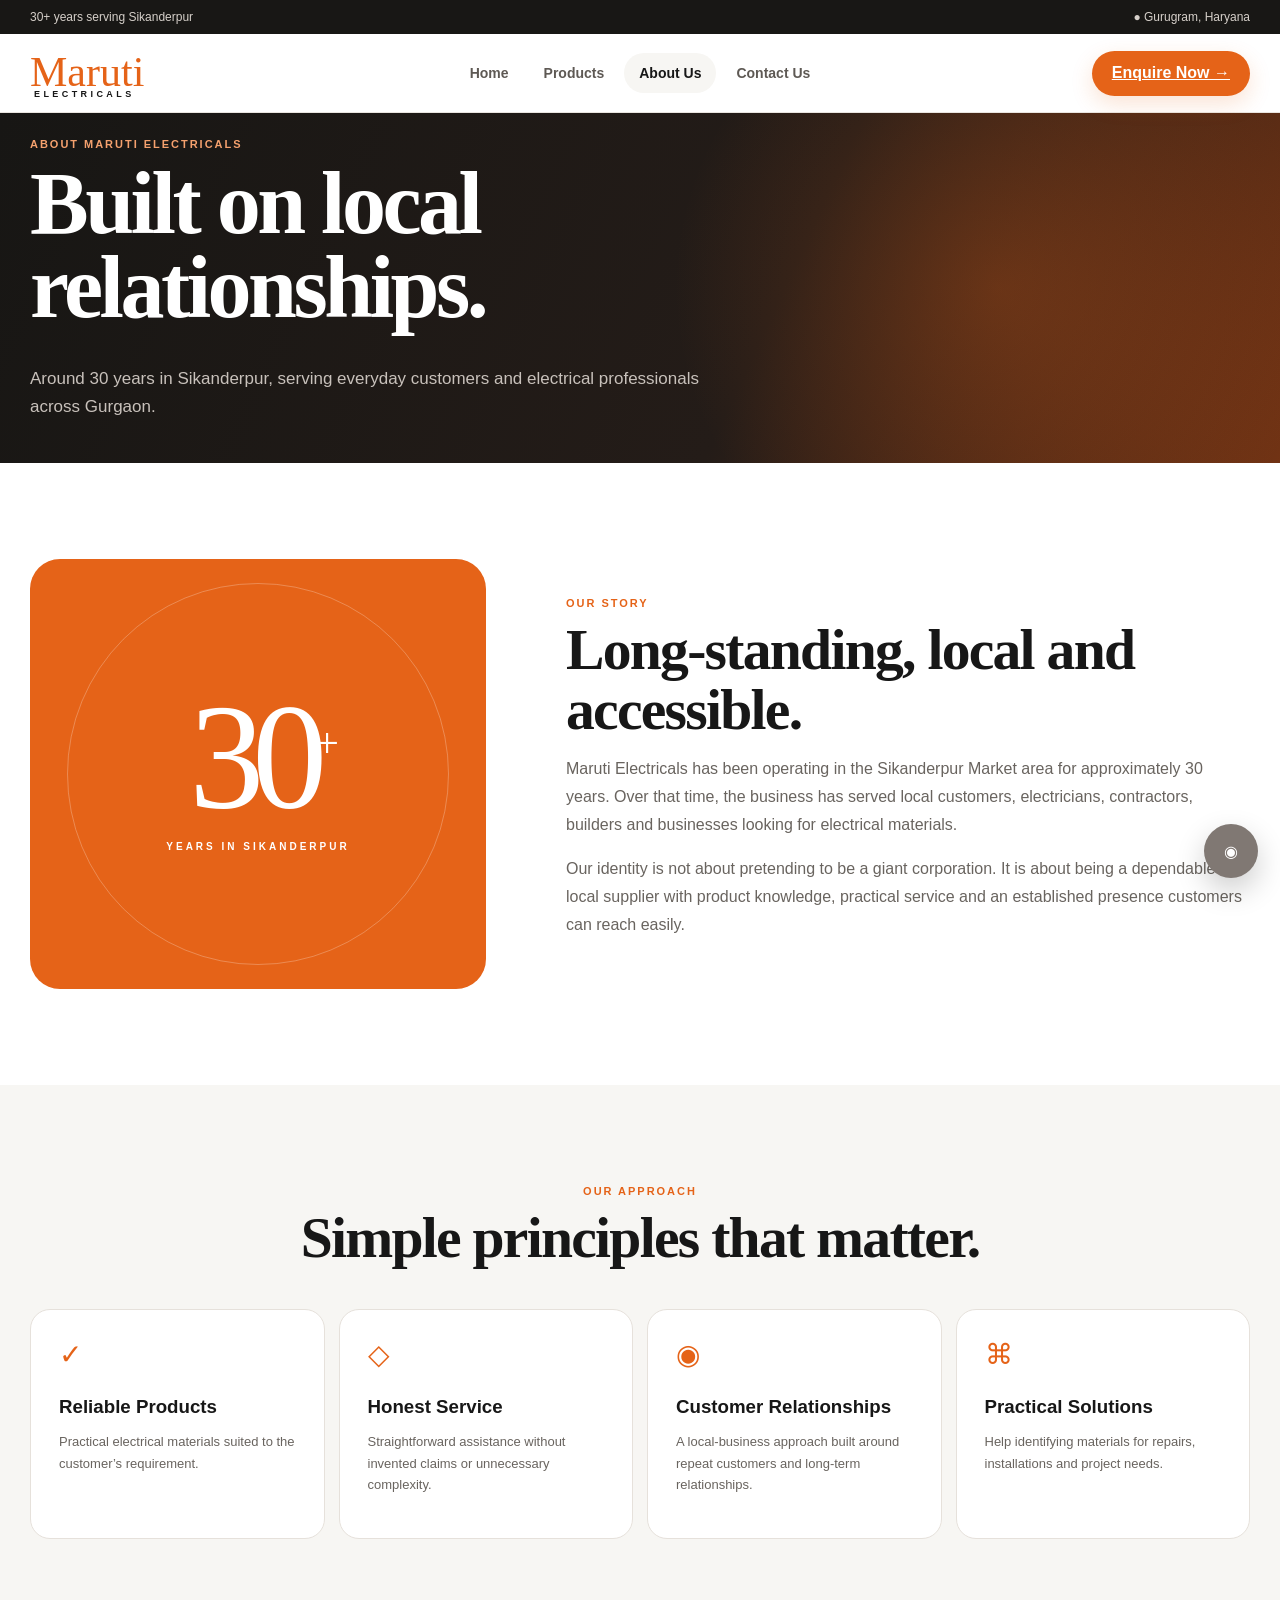
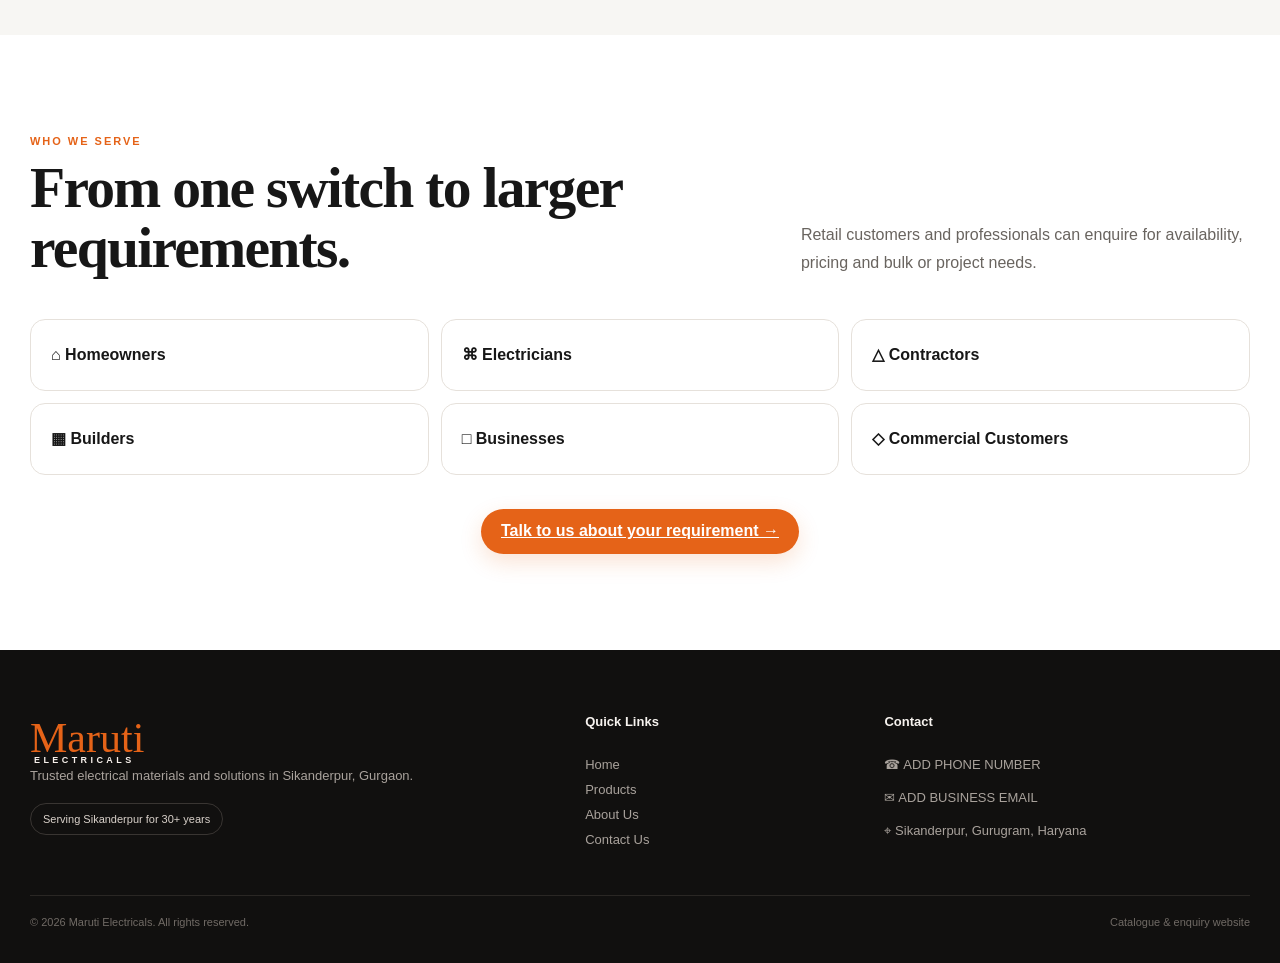
==== about.html @ 64748e46 "Add files via upload" ====
<!doctype html><html lang="en"><head><meta charset="UTF-8"><meta name="viewport" content="width=device-width,initial-scale=1"><meta name="theme-color" content="#e56318"><link rel="stylesheet" href="styles.css"><script src="app.js"></script><title>About Us | Maruti Electricals</title><meta name="description" content="Learn about Maruti Electricals and its 30+ years serving Sikanderpur, Gurgaon."></head><body><div id="siteHeader" data-active="About Us"></div><main><section class="page-hero about-hero"><div class="container page-hero-inner"><span class="eyebrow light">About Maruti Electricals</span><h1>Built on local relationships.</h1><p>Around 30 years in Sikanderpur, serving everyday customers and electrical professionals across Gurgaon.</p></div></section><section class="section story-section"><div class="container story-grid"><div class="story-art"><div class="story-30">30<sup>+</sup></div><span>YEARS IN SIKANDERPUR</span></div><div class="story-copy"><span class="eyebrow orange">Our Story</span><h2>Long-standing, local and accessible.</h2><p>Maruti Electricals has been operating in the Sikanderpur Market area for approximately 30 years. Over that time, the business has served local customers, electricians, contractors, builders and businesses looking for electrical materials.</p><p>Our identity is not about pretending to be a giant corporation. It is about being a dependable local supplier with product knowledge, practical service and an established presence customers can reach easily.</p></div></div></section><section class="section principles-section"><div class="container"><div class="section-heading centered"><span class="eyebrow orange">Our Approach</span><h2>Simple principles that matter.</h2></div><div class="principle-grid"><article class="principle-card"><b>✓</b><h3>Reliable Products</h3><p>Practical electrical materials suited to the customer’s requirement.</p></article><article class="principle-card"><b>◇</b><h3>Honest Service</h3><p>Straightforward assistance without invented claims or unnecessary complexity.</p></article><article class="principle-card"><b>◉</b><h3>Customer Relationships</h3><p>A local-business approach built around repeat customers and long-term relationships.</p></article><article class="principle-card"><b>⌘</b><h3>Practical Solutions</h3><p>Help identifying materials for repairs, installations and project needs.</p></article></div></div></section><section class="section audience-section"><div class="container"><div class="section-heading heading-row"><div><span class="eyebrow orange">Who We Serve</span><h2>From one switch to larger requirements.</h2></div><p>Retail customers and professionals can enquire for availability, pricing and bulk or project needs.</p></div><div class="audience-grid"><div class="audience-pill">⌂ Homeowners</div><div class="audience-pill">⌘ Electricians</div><div class="audience-pill">△ Contractors</div><div class="audience-pill">▦ Builders</div><div class="audience-pill">□ Businesses</div><div class="audience-pill">◇ Commercial Customers</div></div><div class="center-cta"><a class="btn btn-primary" href="contact.html">Talk to us about your requirement →</a></div></div></section></main><script>document.getElementById('siteHeader').outerHTML=header('About Us');document.write(footer())</script><div id="modalRoot"></div></body></html>
---- styles.css ----
:root {
  --primary-orange: #e56318;
  --primary-orange-dark: #bd4810;
  --orange-soft: #fff1e8;
  --background: #ffffff;
  --surface: #f7f6f3;
  --surface-warm: #f5f0ea;
  --text-primary: #171717;
  --text-secondary: #69645f;
  --border: #e6e1db;
  --dark: #181715;
  --dark-2: #24211f;
  --white: #ffffff;
  --shadow: 0 18px 50px rgba(33, 24, 18, 0.08);
  --radius: 22px;
  --radius-sm: 14px;
  --container: 1220px;
}

* { box-sizing: border-box; }
html { scroll-behavior: smooth; }
body {
  margin: 0;
  background: var(--background);
  color: var(--text-primary);
  font-family: Arial, Helvetica, sans-serif;
  -webkit-font-smoothing: antialiased;
}
button, input, textarea { font: inherit; }
button { cursor: pointer; }
a { color: inherit; }
img { max-width: 100%; display: block; }
.container { width: min(calc(100% - 40px), var(--container)); margin: 0 auto; }
.section { padding: 96px 0; }

.utility-bar { background: var(--dark); color: #d6d0ca; font-size: 12px; }
.utility-inner { min-height: 34px; display: flex; align-items: center; justify-content: space-between; gap: 18px; }
.utility-location { display: inline-flex; align-items: center; gap: 6px; }
.site-header { position: sticky; top: 0; z-index: 60; background: rgba(255,255,255,.94); backdrop-filter: blur(14px); border-bottom: 1px solid rgba(230,225,219,.85); }
.nav-inner { height: 78px; display: grid; grid-template-columns: 1fr auto 1fr; align-items: center; }
.brand-mark { border: 0; background: transparent; display: inline-flex; flex-direction: column; align-items: flex-start; padding: 0; color: var(--text-primary); line-height: 1; }
.brand-script { font-family: 'Brush Script MT', 'Segoe Script', cursive; font-size: 42px; color: var(--primary-orange); transform: translateY(3px); }
.brand-sub { font-size: 9px; letter-spacing: .38em; font-weight: 700; margin-left: 4px; }
.brand-mark--light .brand-sub { color: #f7f0eb; }
.desktop-nav { display: flex; align-items: center; gap: 5px; }
.nav-link { border: 0; background: transparent; padding: 12px 15px; border-radius: 999px; color: #5e5954; font-size: 14px; font-weight: 600; }
.nav-link:hover, .nav-link.active { color: var(--text-primary); background: var(--surface); }
.nav-actions { display: flex; justify-content: flex-end; align-items: center; }
.menu-btn { display: none; border: 0; background: var(--surface); border-radius: 12px; width: 44px; height: 44px; place-items: center; }
.mobile-panel { border-top: 1px solid var(--border); background: #fff; }
.mobile-links { padding: 16px 0 22px; display: grid; }
.mobile-link { border: 0; border-bottom: 1px solid var(--border); background: transparent; text-align: left; padding: 14px 4px; font-weight: 600; color: var(--text-secondary); }
.mobile-link.active { color: var(--primary-orange); }
.mobile-enquire { margin-top: 18px; }

.btn { border: 0; border-radius: 999px; min-height: 45px; padding: 0 20px; display: inline-flex; align-items: center; justify-content: center; gap: 8px; font-weight: 700; transition: .2s ease; }
.btn:hover { transform: translateY(-1px); }
.btn-primary { background: var(--primary-orange); color: white; box-shadow: 0 8px 22px rgba(229,99,24,.18); }
.btn-primary:hover { background: var(--primary-orange-dark); }
.btn-dark { background: var(--dark); color: white; }
.btn-light { background: white; color: var(--dark); }
.btn-ghost { background: transparent; color: var(--text-primary); border: 1px solid var(--border); }
.btn-lg { min-height: 52px; padding: 0 24px; }

.hero { overflow: hidden; background: linear-gradient(135deg, #fff 0%, #fbf7f3 62%, #fff1e7 100%); border-bottom: 1px solid var(--border); }
.hero-grid { min-height: 690px; display: grid; grid-template-columns: 1.02fr .98fr; align-items: center; gap: 50px; padding: 78px 0 64px; }
.trust-chip { display: inline-flex; gap: 9px; align-items: center; background: white; border: 1px solid var(--border); border-radius: 999px; padding: 8px 13px; font-size: 12px; font-weight: 700; box-shadow: 0 7px 20px rgba(0,0,0,.04); }
.trust-chip span { width: 8px; height: 8px; border-radius: 50%; background: var(--primary-orange); box-shadow: 0 0 0 5px var(--orange-soft); }
.hero h1 { font-family: Georgia, 'Times New Roman', serif; font-size: clamp(54px, 6.3vw, 92px); line-height: .98; letter-spacing: -.045em; margin: 25px 0 24px; max-width: 760px; }
.hero h1 em { color: var(--primary-orange); font-weight: 700; }
.hero-copy > p { font-size: 19px; line-height: 1.7; color: var(--text-secondary); max-width: 620px; }
.hero-actions { display: flex; gap: 12px; margin: 32px 0 42px; flex-wrap: wrap; }
.hero-meta { display: grid; grid-template-columns: repeat(3, minmax(0,1fr)); max-width: 670px; border-top: 1px solid var(--border); padding-top: 24px; }
.hero-meta div { display: grid; gap: 4px; padding-right: 22px; }
.hero-meta div + div { padding-left: 22px; border-left: 1px solid var(--border); }
.hero-meta strong { font-size: 17px; }
.hero-meta span { color: var(--text-secondary); font-size: 12px; }
.hero-art { position: relative; height: 560px; display: grid; place-items: center; }
.hero-glow { position: absolute; width: 350px; height: 350px; background: radial-gradient(circle, rgba(229,99,24,.24), rgba(229,99,24,0) 70%); filter: blur(5px); }
.hero-orbit { position: absolute; border: 1px solid rgba(229,99,24,.22); border-radius: 50%; }
.orbit-one { width: 440px; height: 440px; }
.orbit-two { width: 550px; height: 550px; border-style: dashed; opacity: .55; }
.hero-panel { position: absolute; z-index: 2; background: rgba(255,255,255,.9); backdrop-filter: blur(12px); border: 1px solid rgba(255,255,255,.9); box-shadow: 0 25px 65px rgba(76,44,23,.12); }
.main-panel { width: 300px; height: 365px; border-radius: 32px; display: flex; flex-direction: column; align-items: center; justify-content: center; color: var(--primary-orange); transform: rotate(-4deg); }
.main-panel span { color: var(--text-secondary); font-size: 11px; letter-spacing: .24em; margin-top: 25px; }
.main-panel b { color: var(--text-primary); font-size: 24px; margin-top: 5px; }
.mini-panel { width: 145px; height: 112px; border-radius: 22px; display: flex; flex-direction: column; gap: 10px; justify-content: center; align-items: center; color: var(--primary-orange); font-size: 12px; font-weight: 700; }
.mini-a { left: 0; top: 88px; transform: rotate(5deg); }
.mini-b { right: 8px; top: 125px; transform: rotate(-5deg); }
.mini-c { right: 25px; bottom: 90px; transform: rotate(6deg); }

.eyebrow { font-size: 11px; text-transform: uppercase; letter-spacing: .18em; font-weight: 800; color: var(--text-secondary); }
.eyebrow.orange { color: var(--primary-orange); }
.eyebrow.light { color: #f5a16e; }
.section-heading { margin-bottom: 42px; }
.section-heading h2, .heritage-copy h2, .location-copy h2, .story-copy h2, .contact-details h2, .form-head h2 { font-family: Georgia, 'Times New Roman', serif; font-size: clamp(38px, 4.5vw, 62px); line-height: 1.03; letter-spacing: -.03em; margin: 9px 0 0; }
.section-heading p, .heritage-copy p, .location-copy p, .story-copy p, .contact-details > p, .form-head p { color: var(--text-secondary); line-height: 1.75; }
.heading-row { display: grid; grid-template-columns: 1fr .65fr; gap: 80px; align-items: end; }
.heading-row > p { margin: 0; max-width: 500px; justify-self: end; }
.centered { text-align: center; max-width: 720px; margin-left: auto; margin-right: auto; }
.centered p { margin: 14px auto 0; max-width: 640px; }

.category-section { background: #fff; }
.category-grid { display: grid; grid-template-columns: repeat(4, 1fr); gap: 14px; }
.category-card { border: 1px solid var(--border); background: var(--surface); min-height: 250px; border-radius: 20px; padding: 26px; text-align: left; transition: .25s ease; position: relative; overflow: hidden; }
.category-card::after { content: ''; position: absolute; width: 110px; height: 110px; border-radius: 50%; background: var(--orange-soft); right: -45px; top: -45px; transition: .25s ease; }
.category-card:hover { transform: translateY(-5px); background: white; box-shadow: var(--shadow); border-color: #efd1bf; }
.category-card:hover::after { transform: scale(1.5); }
.category-icon { width: 54px; height: 54px; display: grid; place-items: center; border-radius: 15px; background: white; color: var(--primary-orange); border: 1px solid var(--border); position: relative; z-index: 1; }
.category-card h3 { margin: 22px 0 9px; font-size: 17px; position: relative; z-index: 1; }
.category-card p { margin: 0; color: var(--text-secondary); line-height: 1.6; font-size: 13px; position: relative; z-index: 1; }
.category-card > span { position: absolute; bottom: 24px; left: 26px; display: inline-flex; align-items: center; gap: 7px; color: var(--primary-orange); font-size: 12px; font-weight: 800; }

.featured-section { background: var(--surface); }
.product-grid { display: grid; gap: 18px; }
.featured-grid { grid-template-columns: repeat(3, 1fr); }
.catalogue-grid { grid-template-columns: repeat(3, 1fr); }
.product-card { background: white; border: 1px solid var(--border); border-radius: 22px; overflow: hidden; transition: .25s ease; }
.product-card:hover { transform: translateY(-4px); box-shadow: var(--shadow); }
.product-visual { height: 260px; width: 100%; border: 0; background: linear-gradient(145deg, #f6f4f1, #fbfaf9); position: relative; display: grid; place-items: center; color: var(--primary-orange); overflow: hidden; }
.product-visual::before { content: ''; position: absolute; width: 170px; height: 170px; border-radius: 50%; background: white; box-shadow: 0 12px 40px rgba(0,0,0,.04); }
.product-visual svg, .product-visual img { position: relative; z-index: 2; }
.visual-grid { position: absolute; inset: 0; opacity: .25; background-image: linear-gradient(#dedad5 1px, transparent 1px), linear-gradient(90deg, #dedad5 1px, transparent 1px); background-size: 28px 28px; mask-image: linear-gradient(to bottom, transparent, black 20%, black 80%, transparent); }
.product-copy { padding: 22px; }
.product-copy h3 { font-size: 19px; margin: 7px 0 8px; }
.product-copy p { color: var(--text-secondary); line-height: 1.6; font-size: 13px; min-height: 42px; }
.product-actions { display: flex; align-items: center; justify-content: space-between; gap: 12px; border-top: 1px solid var(--border); margin-top: 18px; padding-top: 16px; }
.text-link { border: 0; background: transparent; padding: 0; display: inline-flex; align-items: center; gap: 6px; font-size: 12px; font-weight: 800; }
.mini-enquire { border: 0; border-radius: 999px; background: var(--orange-soft); color: var(--primary-orange-dark); font-size: 11px; font-weight: 800; padding: 8px 12px; }
.product-card--compact .product-visual { height: 210px; }
.product-card--compact .product-copy p { display: none; }
.center-cta { display: flex; justify-content: center; margin-top: 34px; }

.why-section { background: #fff; }
.reason-grid { display: grid; grid-template-columns: repeat(3, 1fr); border: 1px solid var(--border); border-radius: 24px; overflow: hidden; }
.reason-card { padding: 30px; min-height: 190px; }
.reason-card:nth-child(-n+3) { border-bottom: 1px solid var(--border); }
.reason-card:not(:nth-child(3n)) { border-right: 1px solid var(--border); }
.reason-card svg { color: var(--primary-orange); }
.reason-card h3 { margin: 18px 0 8px; font-size: 16px; }
.reason-card p { margin: 0; color: var(--text-secondary); line-height: 1.6; font-size: 13px; }

.heritage-section { background: var(--dark); color: white; padding: 94px 0; overflow: hidden; position: relative; }
.heritage-section::after { content: ''; position: absolute; width: 440px; height: 440px; border: 1px solid rgba(255,255,255,.08); border-radius: 50%; right: -120px; top: -120px; }
.heritage-grid { display: grid; grid-template-columns: .75fr 1.25fr; gap: 90px; align-items: center; position: relative; z-index: 1; }
.heritage-number { font-family: Georgia, 'Times New Roman', serif; display: flex; align-items: flex-start; color: var(--primary-orange); }
.heritage-number > span { font-size: clamp(150px, 19vw, 260px); line-height: .72; letter-spacing: -.08em; }
.heritage-number sup { font-size: 55px; }
.heritage-number small { writing-mode: vertical-rl; font-family: 'DM Sans', sans-serif; color: #ded5ce; font-size: 10px; letter-spacing: .3em; margin: 20px 0 0 15px; }
.heritage-copy p { color: #bbb3ad; max-width: 700px; font-size: 16px; }
.heritage-copy .btn { margin-top: 20px; }

.find-section { background: white; }
.find-card { background: var(--surface-warm); border: 1px solid var(--border); border-radius: 28px; padding: 42px; display: grid; grid-template-columns: auto 1fr auto; gap: 28px; align-items: center; }
.find-icon { width: 72px; height: 72px; border-radius: 20px; display: grid; place-items: center; background: var(--primary-orange); color: white; }
.find-card h2 { margin: 6px 0 6px; font-family: Georgia, 'Times New Roman', serif; font-size: 36px; }
.find-card p { color: var(--text-secondary); margin: 0; }

.location-section { padding-top: 30px; }
.location-grid { display: grid; grid-template-columns: .8fr 1.2fr; gap: 60px; align-items: center; }
.location-copy p { font-size: 17px; line-height: 1.8; }
.map-placeholder { min-height: 390px; border-radius: 28px; background: #eeece8; border: 1px solid var(--border); display: flex; align-items: center; justify-content: center; flex-direction: column; position: relative; overflow: hidden; color: var(--primary-orange); }
.map-placeholder strong { color: var(--text-primary); font-size: 22px; margin-top: 10px; }
.map-placeholder span { color: var(--text-secondary); font-size: 12px; margin-top: 7px; text-align: center; padding: 0 20px; }
.map-grid { position: absolute; inset: -30px; opacity: .55; background-image: linear-gradient(36deg, transparent 40%, #d9d4cf 41%, #d9d4cf 44%, transparent 45%), linear-gradient(-34deg, transparent 44%, #d9d4cf 45%, #d9d4cf 48%, transparent 49%); background-size: 110px 90px; }
.map-placeholder > :not(.map-grid) { position: relative; z-index: 1; }

.page-hero { background: var(--dark); color: white; position: relative; overflow: hidden; }
.page-hero::after { content: ''; position: absolute; inset: 0; background: radial-gradient(circle at 78% 50%, rgba(229,99,24,.25), transparent 32%); pointer-events: none; }
.page-hero-inner { min-height: 350px; display: flex; flex-direction: column; justify-content: center; position: relative; z-index: 1; }
.page-hero h1 { font-family: Georgia, 'Times New Roman', serif; font-size: clamp(52px, 7vw, 88px); line-height: .95; margin: 12px 0 18px; letter-spacing: -.04em; max-width: 870px; }
.page-hero p { color: #c8c1bb; max-width: 720px; font-size: 17px; line-height: 1.65; }
.products-hero { background: linear-gradient(115deg, #171614 0%, #201b18 68%, #5b2811 100%); }
.about-hero { background: linear-gradient(115deg, #171614 0%, #241c18 60%, #713314 100%); }
.contact-hero { background: linear-gradient(115deg, #171614 0%, #1b1816 65%, #4f2410 100%); }

.catalog-toolbar { display: flex; justify-content: space-between; gap: 18px; align-items: center; margin-bottom: 18px; }
.search-box { display: flex; align-items: center; gap: 10px; height: 50px; border: 1px solid var(--border); border-radius: 999px; padding: 0 18px; min-width: min(100%, 460px); background: white; }
.search-box svg { color: var(--text-secondary); }
.search-box input { border: 0; outline: 0; width: 100%; background: transparent; }
.result-count { color: var(--text-secondary); display: flex; align-items: center; gap: 7px; font-size: 13px; }
.filter-row { display: flex; flex-wrap: wrap; gap: 8px; margin: 0 0 32px; }
.filter-pill { border: 1px solid var(--border); background: white; color: var(--text-secondary); border-radius: 999px; padding: 9px 14px; font-size: 12px; font-weight: 700; }
.filter-pill.active { background: var(--dark); border-color: var(--dark); color: white; }
.empty-state { padding: 70px 20px; text-align: center; background: var(--surface); border-radius: 22px; }

.modal-backdrop { position: fixed; inset: 0; z-index: 100; background: rgba(20,18,16,.65); backdrop-filter: blur(7px); display: grid; place-items: center; padding: 20px; }
.product-modal { width: min(940px, 100%); max-height: min(90vh, 720px); overflow: auto; background: white; border-radius: 28px; display: grid; grid-template-columns: 1fr 1fr; position: relative; box-shadow: 0 40px 120px rgba(0,0,0,.28); }
.modal-close { position: absolute; z-index: 2; right: 18px; top: 18px; width: 42px; height: 42px; border-radius: 50%; border: 1px solid var(--border); background: white; display: grid; place-items: center; }
.modal-visual { min-height: 520px; background: var(--surface); display: grid; place-items: center; color: var(--primary-orange); }
.modal-copy { padding: 65px 48px 48px; }
.modal-copy h2 { font-family: Georgia, 'Times New Roman', serif; font-size: 44px; margin: 8px 0 14px; }
.modal-copy > p { color: var(--text-secondary); line-height: 1.7; }
.detail-row { display: flex; justify-content: space-between; border-top: 1px solid var(--border); padding: 14px 0; margin-top: 18px; font-size: 13px; }
.price-note { margin: 28px 0 18px; background: var(--orange-soft); color: var(--primary-orange-dark); border-radius: 12px; padding: 13px 15px; font-weight: 800; font-size: 13px; }

.story-grid { display: grid; grid-template-columns: .8fr 1.2fr; gap: 80px; align-items: center; }
.story-art { min-height: 430px; border-radius: 30px; background: var(--primary-orange); color: white; display: grid; place-items: center; align-content: center; position: relative; overflow: hidden; }
.story-art::after { content: ''; width: 380px; height: 380px; border: 1px solid rgba(255,255,255,.25); border-radius: 50%; position: absolute; }
.story-30 { font-family: Georgia, 'Times New Roman', serif; font-size: 150px; line-height: .8; letter-spacing: -.08em; z-index: 1; }
.story-30 sup { font-size: 42px; }
.story-art > span { z-index: 1; font-size: 10px; font-weight: 800; letter-spacing: .3em; margin-top: 24px; }
.story-copy p { font-size: 16px; }
.principles-section { background: var(--surface); }
.principle-grid { display: grid; grid-template-columns: repeat(4, 1fr); gap: 14px; }
.principle-card { background: white; border: 1px solid var(--border); border-radius: 20px; padding: 28px; min-height: 230px; }
.principle-card svg { color: var(--primary-orange); }
.principle-card h3 { margin: 25px 0 9px; }
.principle-card p { color: var(--text-secondary); font-size: 13px; line-height: 1.65; }
.audience-grid { display: grid; grid-template-columns: repeat(3, 1fr); gap: 12px; }
.audience-pill { border: 1px solid var(--border); border-radius: 15px; min-height: 72px; display: flex; align-items: center; gap: 14px; padding: 0 20px; font-weight: 700; background: white; }
.audience-pill svg { color: var(--primary-orange); }

.contact-grid { display: grid; grid-template-columns: .85fr 1.15fr; gap: 70px; align-items: start; }
.contact-list { margin-top: 32px; display: grid; border-top: 1px solid var(--border); }
.contact-list > div { display: grid; grid-template-columns: 48px 1fr; gap: 14px; align-items: center; padding: 19px 0; border-bottom: 1px solid var(--border); }
.contact-list > div > span { width: 44px; height: 44px; border-radius: 13px; background: var(--orange-soft); color: var(--primary-orange); display: grid; place-items: center; }
.contact-list svg { width: 20px; }
.contact-list small { display: block; color: var(--text-secondary); margin-bottom: 4px; }
.contact-list strong { font-size: 14px; overflow-wrap: anywhere; }
.config-note { margin-top: 25px; padding: 16px; background: var(--surface); border: 1px solid var(--border); border-radius: 14px; display: flex; gap: 10px; align-items: flex-start; color: var(--text-secondary); font-size: 12px; line-height: 1.5; }
.enquiry-form { background: var(--surface); border: 1px solid var(--border); border-radius: 28px; padding: 36px; display: grid; gap: 17px; }
.form-head { margin-bottom: 7px; }
.form-head h2 { font-size: 44px; }
.form-head p { margin-bottom: 0; }
.enquiry-form label { display: grid; gap: 8px; font-size: 12px; font-weight: 700; }
.enquiry-form input, .enquiry-form textarea { width: 100%; border: 1px solid var(--border); border-radius: 13px; background: white; outline: 0; padding: 14px 15px; color: var(--text-primary); }
.enquiry-form input:focus, .enquiry-form textarea:focus { border-color: var(--primary-orange); box-shadow: 0 0 0 3px rgba(229,99,24,.1); }
.form-two { display: grid; grid-template-columns: 1fr 1fr; gap: 14px; }
.form-status { border-radius: 12px; padding: 13px; background: var(--orange-soft); color: var(--primary-orange-dark); font-size: 12px; line-height: 1.5; }
.form-helper { color: var(--text-secondary); line-height: 1.6; }
.form-helper code { background: white; border: 1px solid var(--border); padding: 2px 5px; border-radius: 5px; }

.footer { background: #11100f; color: white; padding: 64px 0 20px; }
.footer-grid { display: grid; grid-template-columns: 1.3fr .6fr 1fr; gap: 80px; padding-bottom: 48px; }
.footer-brand p { color: #a9a29c; max-width: 390px; line-height: 1.65; }
.footer-pill { display: inline-flex; border: 1px solid #393532; color: #d9d1ca; border-radius: 999px; padding: 9px 12px; font-size: 11px; margin-top: 9px; }
.footer h4 { margin: 0 0 18px; font-size: 13px; color: #f7f3ef; }
.footer-grid > div:not(.footer-brand) { display: flex; flex-direction: column; gap: 10px; }
.footer button { color: #a9a29c; border: 0; background: transparent; padding: 0; text-align: left; font-size: 13px; }
.footer button:hover { color: white; }
.footer-grid p { color: #a9a29c; font-size: 13px; display: flex; align-items: flex-start; gap: 8px; margin: 0 0 8px; }
.footer-grid p svg { flex: 0 0 auto; margin-top: 1px; }
.footer-bottom { min-height: 48px; border-top: 1px solid #2a2724; padding-top: 20px; color: #706a65; font-size: 11px; display: flex; justify-content: space-between; gap: 15px; }
.whatsapp-float { position: fixed; z-index: 55; right: 22px; bottom: 22px; width: 54px; height: 54px; border-radius: 50%; border: 0; background: #1d9f55; color: white; display: grid; place-items: center; box-shadow: 0 12px 30px rgba(0,0,0,.2); }
.whatsapp-float.placeholder { background: #807873; }

@media (max-width: 1050px) {
  .hero-grid { grid-template-columns: 1fr; padding-top: 70px; }
  .hero-art { height: 470px; }
  .category-grid { grid-template-columns: repeat(2, 1fr); }
  .featured-grid, .catalogue-grid { grid-template-columns: repeat(2, 1fr); }
  .principle-grid { grid-template-columns: repeat(2, 1fr); }
  .heritage-grid, .location-grid, .story-grid, .contact-grid { gap: 42px; }
}

@media (max-width: 820px) {
  .utility-location { display: none; }
  .utility-inner { justify-content: center; }
  .nav-inner { grid-template-columns: 1fr auto; }
  .desktop-nav, .desktop-cta { display: none; }
  .menu-btn { display: grid; }
  .section { padding: 72px 0; }
  .heading-row { grid-template-columns: 1fr; gap: 12px; }
  .heading-row > p { justify-self: start; }
  .reason-grid { grid-template-columns: repeat(2, 1fr); }
  .reason-card:nth-child(-n+3) { border-bottom: 0; }
  .reason-card:nth-child(-n+4) { border-bottom: 1px solid var(--border); }
  .reason-card:not(:nth-child(3n)) { border-right: 0; }
  .reason-card:nth-child(odd) { border-right: 1px solid var(--border); }
  .heritage-grid, .location-grid, .story-grid, .contact-grid { grid-template-columns: 1fr; }
  .heritage-grid { gap: 60px; }
  .find-card { grid-template-columns: auto 1fr; }
  .find-card > .btn { grid-column: 2; justify-self: start; }
  .product-modal { grid-template-columns: 1fr; }
  .modal-visual { min-height: 260px; }
  .modal-copy { padding: 36px 28px; }
  .footer-grid { grid-template-columns: 1fr 1fr; gap: 45px; }
  .footer-brand { grid-column: 1 / -1; }
}

@media (max-width: 620px) {
  .container { width: min(calc(100% - 28px), var(--container)); }
  .nav-inner { height: 68px; }
  .brand-script { font-size: 36px; }
  .hero-grid { min-height: auto; padding: 55px 0 42px; gap: 30px; }
  .hero h1 { font-size: 50px; }
  .hero-copy > p { font-size: 16px; }
  .hero-meta { grid-template-columns: 1fr; gap: 0; }
  .hero-meta div, .hero-meta div + div { border-left: 0; border-bottom: 1px solid var(--border); padding: 13px 0; }
  .hero-art { height: 400px; transform: scale(.88); margin: -20px -30px 0; }
  .orbit-one { width: 360px; height: 360px; }
  .orbit-two { width: 440px; height: 440px; }
  .main-panel { width: 250px; height: 310px; }
  .mini-panel { width: 125px; height: 98px; }
  .category-grid, .featured-grid, .catalogue-grid, .principle-grid, .audience-grid { grid-template-columns: 1fr; }
  .category-card { min-height: 230px; }
  .reason-grid { grid-template-columns: 1fr; }
  .reason-card, .reason-card:nth-child(-n+4), .reason-card:nth-child(odd) { border-right: 0; border-bottom: 1px solid var(--border); }
  .reason-card:last-child { border-bottom: 0; }
  .heritage-number > span { font-size: 155px; }
  .heritage-number sup { font-size: 38px; }
  .find-card { grid-template-columns: 1fr; padding: 28px; }
  .find-card > .btn { grid-column: 1; }
  .page-hero-inner { min-height: 310px; }
  .page-hero h1 { font-size: 52px; }
  .catalog-toolbar { align-items: stretch; flex-direction: column; }
  .search-box { min-width: 0; width: 100%; }
  .form-two { grid-template-columns: 1fr; }
  .enquiry-form { padding: 24px; }
  .form-head h2 { font-size: 38px; }
  .footer-grid { grid-template-columns: 1fr; gap: 34px; }
  .footer-brand { grid-column: auto; }
  .footer-bottom { flex-direction: column; }
}
.nav-link,.mobile-link,.category-card,.footer a { text-decoration:none; }
.category-card { display:block; }
.footer a { color:#a9a29c; font-size:13px; }
.footer a:hover { color:#fff; }
.find-icon { font-size:34px; }
.reason-card b,.principle-card b { color:var(--primary-orange); font-size:28px; font-weight:500; }
.brand-mark { text-decoration:none; }
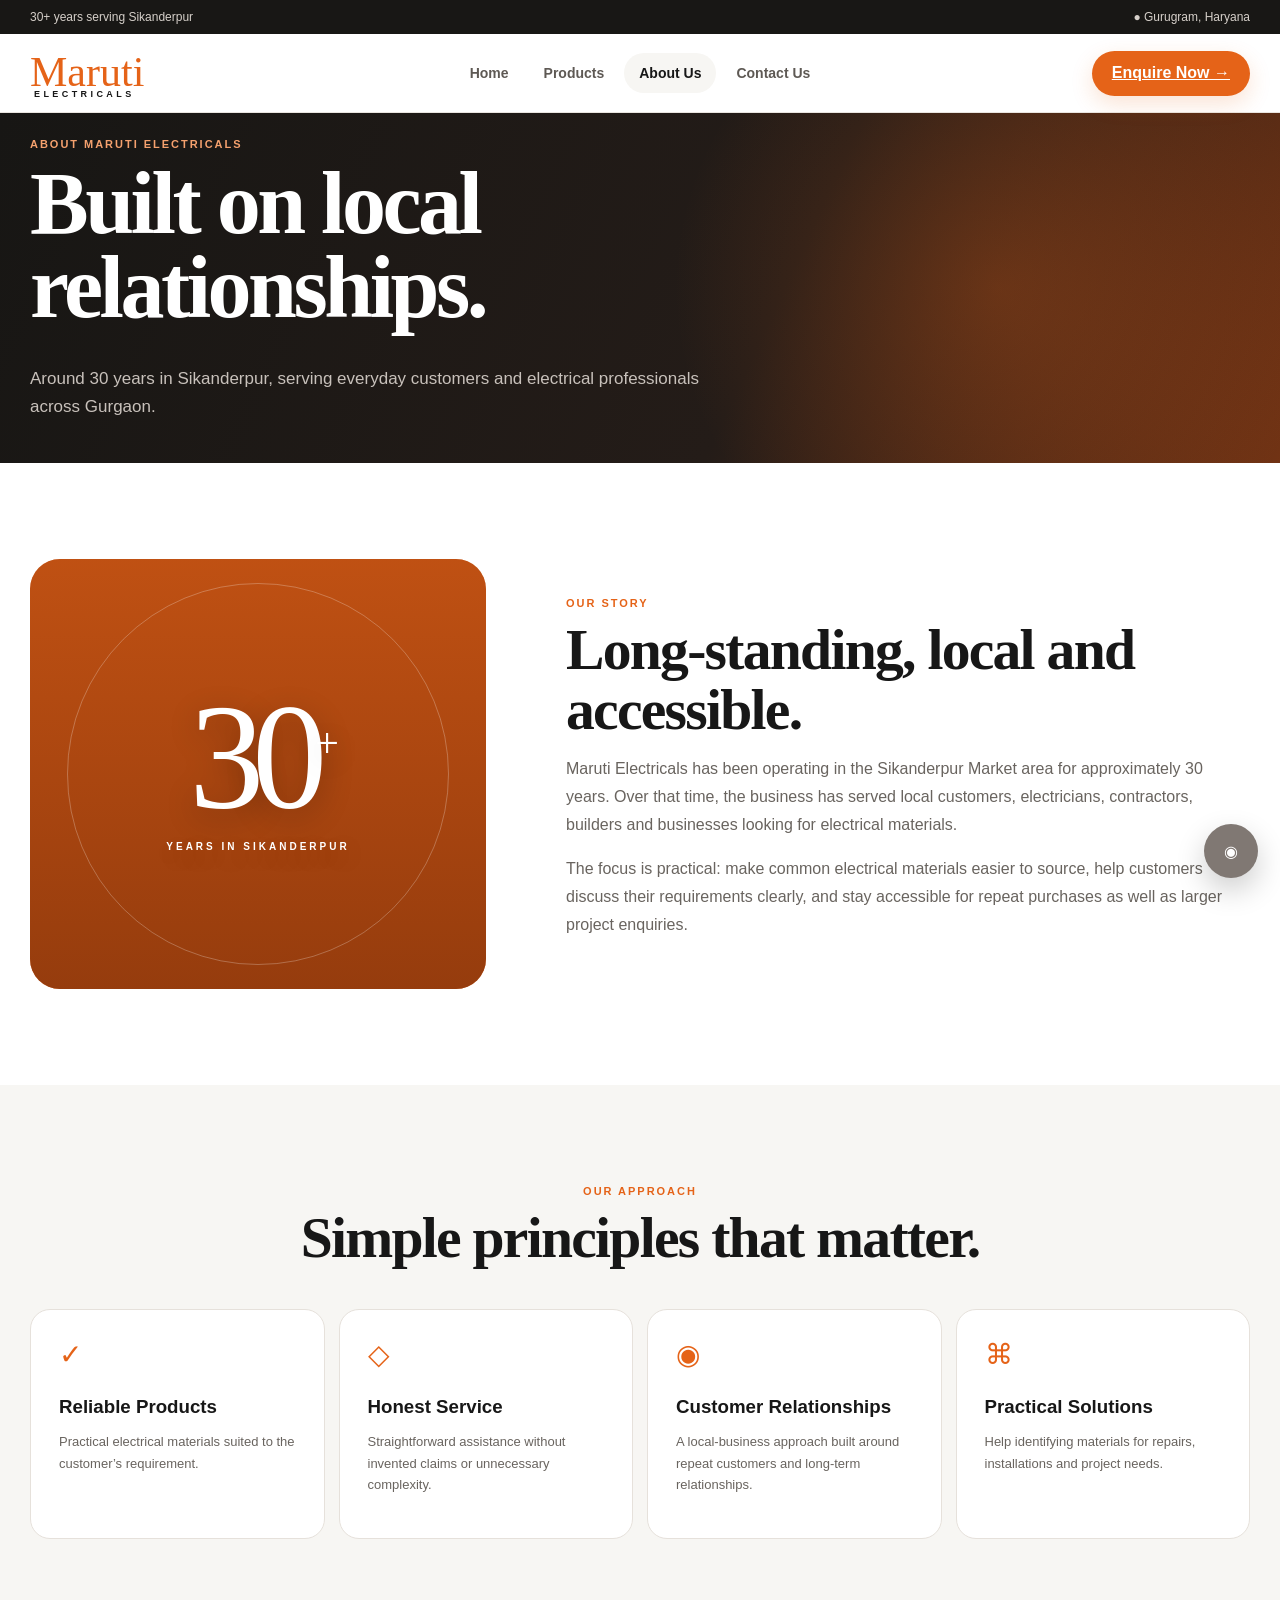
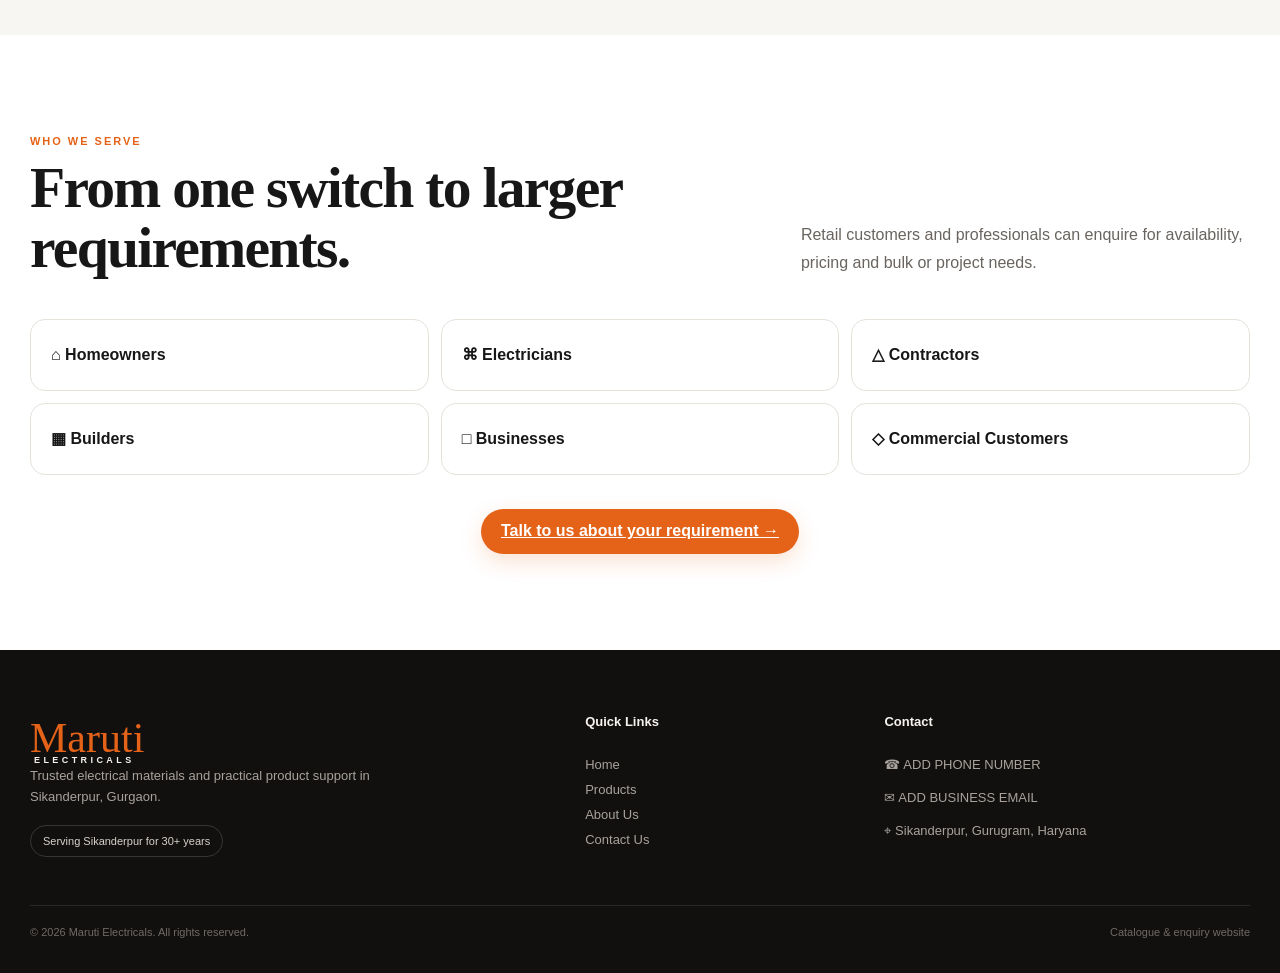
==== commit 53932c61: "Add files via upload" ====
--- a/about.html
+++ b/about.html
@@ -1 +1 @@
-<!doctype html><html lang="en"><head><meta charset="UTF-8"><meta name="viewport" content="width=device-width,initial-scale=1"><meta name="theme-color" content="#e56318"><link rel="stylesheet" href="styles.css"><script src="app.js"></script><title>About Us | Maruti Electricals</title><meta name="description" content="Learn about Maruti Electricals and its 30+ years serving Sikanderpur, Gurgaon."></head><body><div id="siteHeader" data-active="About Us"></div><main><section class="page-hero about-hero"><div class="container page-hero-inner"><span class="eyebrow light">About Maruti Electricals</span><h1>Built on local relationships.</h1><p>Around 30 years in Sikanderpur, serving everyday customers and electrical professionals across Gurgaon.</p></div></section><section class="section story-section"><div class="container story-grid"><div class="story-art"><div class="story-30">30<sup>+</sup></div><span>YEARS IN SIKANDERPUR</span></div><div class="story-copy"><span class="eyebrow orange">Our Story</span><h2>Long-standing, local and accessible.</h2><p>Maruti Electricals has been operating in the Sikanderpur Market area for approximately 30 years. Over that time, the business has served local customers, electricians, contractors, builders and businesses looking for electrical materials.</p><p>Our identity is not about pretending to be a giant corporation. It is about being a dependable local supplier with product knowledge, practical service and an established presence customers can reach easily.</p></div></div></section><section class="section principles-section"><div class="container"><div class="section-heading centered"><span class="eyebrow orange">Our Approach</span><h2>Simple principles that matter.</h2></div><div class="principle-grid"><article class="principle-card"><b>✓</b><h3>Reliable Products</h3><p>Practical electrical materials suited to the customer’s requirement.</p></article><article class="principle-card"><b>◇</b><h3>Honest Service</h3><p>Straightforward assistance without invented claims or unnecessary complexity.</p></article><article class="principle-card"><b>◉</b><h3>Customer Relationships</h3><p>A local-business approach built around repeat customers and long-term relationships.</p></article><article class="principle-card"><b>⌘</b><h3>Practical Solutions</h3><p>Help identifying materials for repairs, installations and project needs.</p></article></div></div></section><section class="section audience-section"><div class="container"><div class="section-heading heading-row"><div><span class="eyebrow orange">Who We Serve</span><h2>From one switch to larger requirements.</h2></div><p>Retail customers and professionals can enquire for availability, pricing and bulk or project needs.</p></div><div class="audience-grid"><div class="audience-pill">⌂ Homeowners</div><div class="audience-pill">⌘ Electricians</div><div class="audience-pill">△ Contractors</div><div class="audience-pill">▦ Builders</div><div class="audience-pill">□ Businesses</div><div class="audience-pill">◇ Commercial Customers</div></div><div class="center-cta"><a class="btn btn-primary" href="contact.html">Talk to us about your requirement →</a></div></div></section></main><script>document.getElementById('siteHeader').outerHTML=header('About Us');document.write(footer())</script><div id="modalRoot"></div></body></html>+<!doctype html><html lang="en"><head><meta charset="UTF-8"><meta name="viewport" content="width=device-width,initial-scale=1"><meta name="theme-color" content="#e56318"><link rel="stylesheet" href="styles.css"><script src="app.js"></script><title>About Us | Maruti Electricals</title><meta name="description" content="Learn about Maruti Electricals and its 30+ years serving Sikanderpur, Gurgaon."></head><body><div id="siteHeader" data-active="About Us"></div><main><section class="page-hero about-hero"><div class="container page-hero-inner"><span class="eyebrow light">About Maruti Electricals</span><h1>Built on local relationships.</h1><p>Around 30 years in Sikanderpur, serving everyday customers and electrical professionals across Gurgaon.</p></div></section><section class="section story-section"><div class="container story-grid"><div class="story-art"><img class="story-photo" src="https://images.unsplash.com/photo-1761507320645-b11a00bfcc34?auto=format&fit=crop&fm=jpg&q=80&w=1200" alt="Generic electrical wiring" onerror="this.style.display='none'"><div class="story-photo-overlay"></div><div class="story-30">30<sup>+</sup></div><span>YEARS IN SIKANDERPUR</span></div><div class="story-copy"><span class="eyebrow orange">Our Story</span><h2>Long-standing, local and accessible.</h2><p>Maruti Electricals has been operating in the Sikanderpur Market area for approximately 30 years. Over that time, the business has served local customers, electricians, contractors, builders and businesses looking for electrical materials.</p><p>The focus is practical: make common electrical materials easier to source, help customers discuss their requirements clearly, and stay accessible for repeat purchases as well as larger project enquiries.</p></div></div></section><section class="section principles-section"><div class="container"><div class="section-heading centered"><span class="eyebrow orange">Our Approach</span><h2>Simple principles that matter.</h2></div><div class="principle-grid"><article class="principle-card"><b>✓</b><h3>Reliable Products</h3><p>Practical electrical materials suited to the customer’s requirement.</p></article><article class="principle-card"><b>◇</b><h3>Honest Service</h3><p>Straightforward assistance without invented claims or unnecessary complexity.</p></article><article class="principle-card"><b>◉</b><h3>Customer Relationships</h3><p>A local-business approach built around repeat customers and long-term relationships.</p></article><article class="principle-card"><b>⌘</b><h3>Practical Solutions</h3><p>Help identifying materials for repairs, installations and project needs.</p></article></div></div></section><section class="section audience-section"><div class="container"><div class="section-heading heading-row"><div><span class="eyebrow orange">Who We Serve</span><h2>From one switch to larger requirements.</h2></div><p>Retail customers and professionals can enquire for availability, pricing and bulk or project needs.</p></div><div class="audience-grid"><div class="audience-pill">⌂ Homeowners</div><div class="audience-pill">⌘ Electricians</div><div class="audience-pill">△ Contractors</div><div class="audience-pill">▦ Builders</div><div class="audience-pill">□ Businesses</div><div class="audience-pill">◇ Commercial Customers</div></div><div class="center-cta"><a class="btn btn-primary" href="contact.html">Talk to us about your requirement →</a></div></div></section></main><script>document.getElementById('siteHeader').outerHTML=header('About Us');document.write(footer())</script><div id="modalRoot"></div></body></html>
--- a/styles.css
+++ b/styles.css
@@ -320,3 +320,27 @@
 .find-icon { font-size:34px; }
 .reason-card b,.principle-card b { color:var(--primary-orange); font-size:28px; font-weight:500; }
 .brand-mark { text-decoration:none; }
+
+
+/* Generic catalogue imagery */
+.product-visual img { position: absolute; inset: 0; width: 100%; height: 100%; object-fit: cover; z-index: 2; transition: transform .35s ease; }
+.product-card:hover .product-visual img { transform: scale(1.035); }
+.product-visual:has(img)::before { display: none; }
+.product-visual:has(img) .visual-grid { opacity: .16; mix-blend-mode: overlay; }
+.product-copy .compact-description { display: -webkit-box; -webkit-line-clamp: 2; -webkit-box-orient: vertical; overflow: hidden; min-height: 42px; }
+.modal-visual img { width: 100%; height: 100%; object-fit: cover; }
+.spec-list { display: grid; gap: 8px; margin-top: 16px; }
+.spec-list > div { background: var(--surface); border: 1px solid var(--border); border-radius: 10px; padding: 10px 12px; color: var(--text-secondary); font-size: 12px; }
+.hero-photo-wrap { position: absolute; width: 72%; height: 78%; border-radius: 34px; overflow: hidden; box-shadow: 0 32px 80px rgba(63,39,24,.18); transform: rotate(-2.5deg); z-index: 1; }
+.hero-photo { width: 100%; height: 100%; object-fit: cover; filter: saturate(.72) contrast(1.02); }
+.hero-photo-wrap::after { content: ''; position: absolute; inset: 0; background: linear-gradient(180deg, transparent 35%, rgba(20,16,13,.28)); }
+.hero-caption { width: 250px !important; height: auto !important; min-height: 155px; left: 8% !important; bottom: 10% !important; right: auto !important; top: auto !important; padding: 24px !important; display: flex !important; flex-direction: column; align-items: flex-start !important; justify-content: center !important; transform: none !important; }
+.hero-caption small { color: var(--text-secondary); font-size: 10px; line-height: 1.5; margin-top: 8px; font-weight: 600; }
+.story-photo { position: absolute; inset: 0; width: 100%; height: 100%; object-fit: cover; z-index: 0; }
+.story-photo-overlay { position: absolute; inset: 0; background: linear-gradient(180deg, rgba(119,45,9,.34), rgba(119,45,9,.72)); z-index: 0; }
+.story-art::after { z-index: 1; }
+.story-art .story-30, .story-art > span { position: relative; z-index: 2; text-shadow: 0 8px 30px rgba(0,0,0,.28); }
+.photo-note { color: var(--text-secondary); font-size: 11px; margin-top: 10px; }
+
+.product-fallback { position: relative; z-index: 1; color: var(--primary-orange); }
+.modal-visual .product-fallback { position: absolute; }
